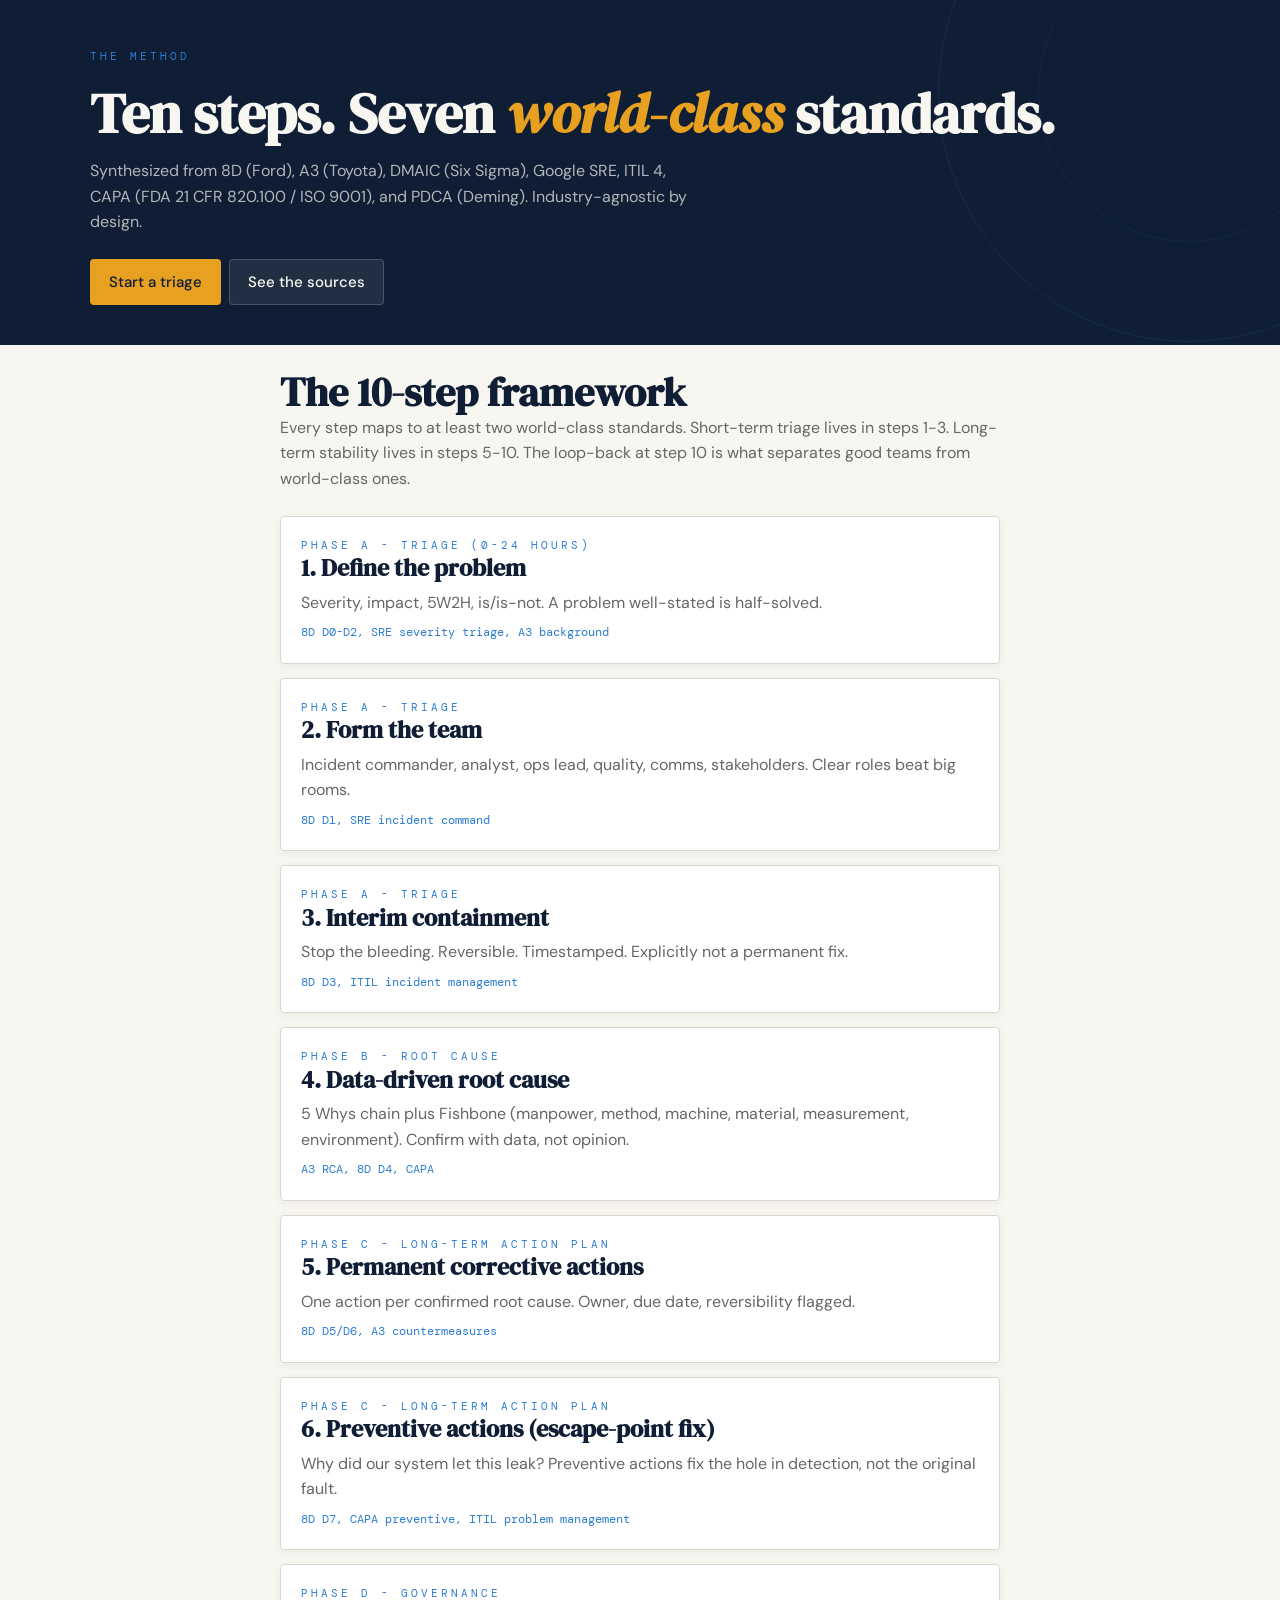
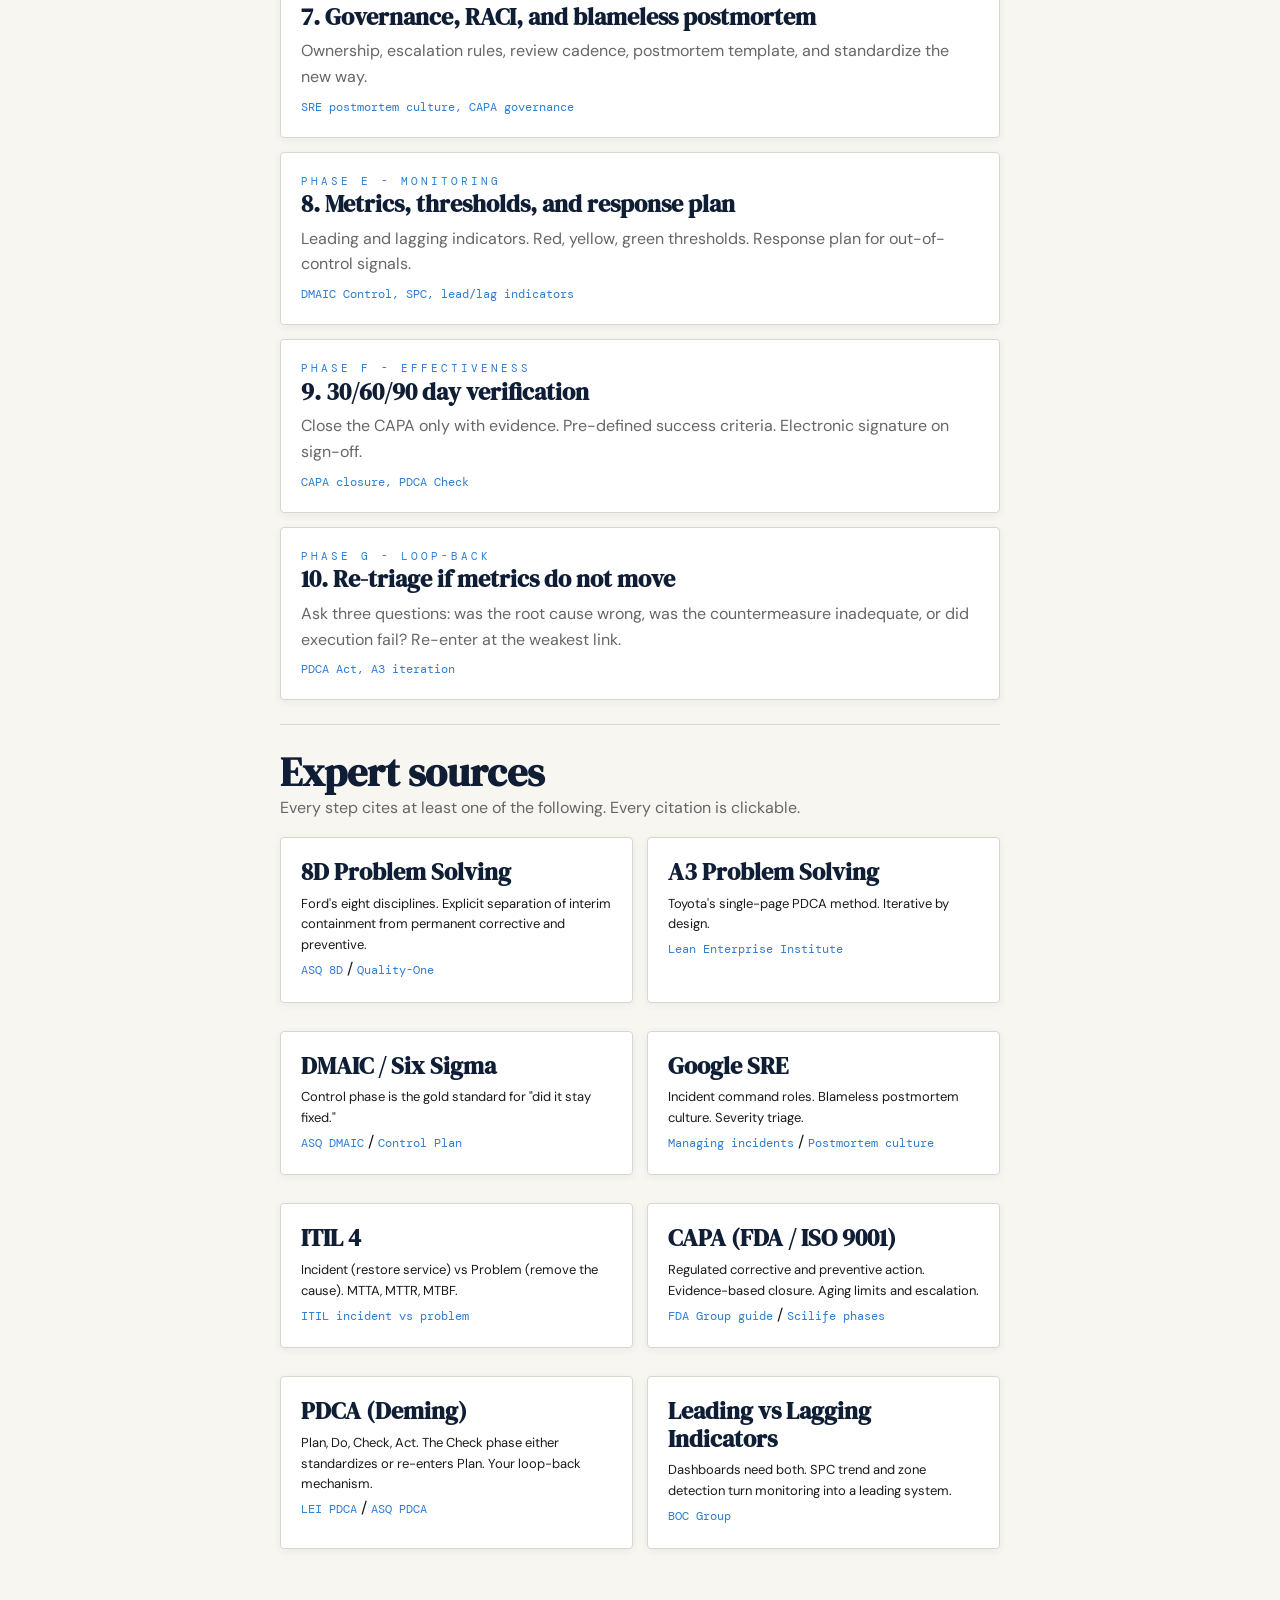
==== playbook.html @ 444e7267 "Initial commit of Triage Playbook by TriageOS Co-Authored-By: Claude Opus 4.7 (1M context) <noreply@" ====
<!DOCTYPE html>
<html lang="en">
<head>
  <meta charset="UTF-8" />
  <meta name="viewport" content="width=device-width, initial-scale=1, viewport-fit=cover" />
  <meta name="theme-color" content="#0f1e35" />
  <title>The Method - Triage Playbook</title>
  <link rel="manifest" href="/manifest.webmanifest" />
  <link href="https://fonts.googleapis.com/css2?family=DM+Serif+Display:ital@0;1&family=DM+Sans:wght@300;400;500;600&family=DM+Mono:wght@400;500&display=swap" rel="stylesheet" />
  <link rel="stylesheet" href="/assets/css/styles.css" />
  <script src="/assets/js/config.js"></script>
</head>
<body>
<section class="hero">
  <div class="hero-inner">
    <div class="label">The method</div>
    <h1>Ten steps. Seven <em>world-class</em> standards.</h1>
    <p class="subtitle">Synthesized from 8D (Ford), A3 (Toyota), DMAIC (Six Sigma), Google SRE, ITIL 4, CAPA (FDA 21 CFR 820.100 / ISO 9001), and PDCA (Deming). Industry-agnostic by design.</p>
    <div class="flex gap-1 flex-wrap" style="margin-top:20px">
      <a href="index.html" class="btn btn-gold">Start a triage</a>
      <a href="#sources" class="btn btn-ghost" style="background:rgba(248,246,241,0.08); color:var(--white); border-color:rgba(248,246,241,0.18)">See the sources</a>
    </div>
  </div>
</section>

<div class="container-narrow">
  <h2 id="framework">The 10-step framework</h2>
  <p class="text-muted mb-3">Every step maps to at least two world-class standards. Short-term triage lives in steps 1-3. Long-term stability lives in steps 5-10. The loop-back at step 10 is what separates good teams from world-class ones.</p>

  <div class="card">
    <div class="label">Phase A - Triage (0-24 hours)</div>
    <h3>1. Define the problem</h3>
    <p class="text-muted">Severity, impact, 5W2H, is/is-not. A problem well-stated is half-solved.</p>
    <p class="text-xs mono" style="color:var(--accent);margin-top:8px">8D D0-D2, SRE severity triage, A3 background</p>
  </div>
  <div class="card">
    <div class="label">Phase A - Triage</div>
    <h3>2. Form the team</h3>
    <p class="text-muted">Incident commander, analyst, ops lead, quality, comms, stakeholders. Clear roles beat big rooms.</p>
    <p class="text-xs mono" style="color:var(--accent);margin-top:8px">8D D1, SRE incident command</p>
  </div>
  <div class="card">
    <div class="label">Phase A - Triage</div>
    <h3>3. Interim containment</h3>
    <p class="text-muted">Stop the bleeding. Reversible. Timestamped. Explicitly not a permanent fix.</p>
    <p class="text-xs mono" style="color:var(--accent);margin-top:8px">8D D3, ITIL incident management</p>
  </div>
  <div class="card">
    <div class="label">Phase B - Root cause</div>
    <h3>4. Data-driven root cause</h3>
    <p class="text-muted">5 Whys chain plus Fishbone (manpower, method, machine, material, measurement, environment). Confirm with data, not opinion.</p>
    <p class="text-xs mono" style="color:var(--accent);margin-top:8px">A3 RCA, 8D D4, CAPA</p>
  </div>
  <div class="card">
    <div class="label">Phase C - Long-term action plan</div>
    <h3>5. Permanent corrective actions</h3>
    <p class="text-muted">One action per confirmed root cause. Owner, due date, reversibility flagged.</p>
    <p class="text-xs mono" style="color:var(--accent);margin-top:8px">8D D5/D6, A3 countermeasures</p>
  </div>
  <div class="card">
    <div class="label">Phase C - Long-term action plan</div>
    <h3>6. Preventive actions (escape-point fix)</h3>
    <p class="text-muted">Why did our system let this leak? Preventive actions fix the hole in detection, not the original fault.</p>
    <p class="text-xs mono" style="color:var(--accent);margin-top:8px">8D D7, CAPA preventive, ITIL problem management</p>
  </div>
  <div class="card">
    <div class="label">Phase D - Governance</div>
    <h3>7. Governance, RACI, and blameless postmortem</h3>
    <p class="text-muted">Ownership, escalation rules, review cadence, postmortem template, and standardize the new way.</p>
    <p class="text-xs mono" style="color:var(--accent);margin-top:8px">SRE postmortem culture, CAPA governance</p>
  </div>
  <div class="card">
    <div class="label">Phase E - Monitoring</div>
    <h3>8. Metrics, thresholds, and response plan</h3>
    <p class="text-muted">Leading and lagging indicators. Red, yellow, green thresholds. Response plan for out-of-control signals.</p>
    <p class="text-xs mono" style="color:var(--accent);margin-top:8px">DMAIC Control, SPC, lead/lag indicators</p>
  </div>
  <div class="card">
    <div class="label">Phase F - Effectiveness</div>
    <h3>9. 30/60/90 day verification</h3>
    <p class="text-muted">Close the CAPA only with evidence. Pre-defined success criteria. Electronic signature on sign-off.</p>
    <p class="text-xs mono" style="color:var(--accent);margin-top:8px">CAPA closure, PDCA Check</p>
  </div>
  <div class="card">
    <div class="label">Phase G - Loop-back</div>
    <h3>10. Re-triage if metrics do not move</h3>
    <p class="text-muted">Ask three questions: was the root cause wrong, was the countermeasure inadequate, or did execution fail? Re-enter at the weakest link.</p>
    <p class="text-xs mono" style="color:var(--accent);margin-top:8px">PDCA Act, A3 iteration</p>
  </div>

  <hr class="divider" />
  <h2 id="sources">Expert sources</h2>
  <p class="text-muted mb-2">Every step cites at least one of the following. Every citation is clickable.</p>
  <div class="card-grid">
    <div class="card"><h3>8D Problem Solving</h3><p class="text-sm">Ford's eight disciplines. Explicit separation of interim containment from permanent corrective and preventive.</p><a class="mono text-xs" target="_blank" rel="noopener" href="https://asq.org/quality-resources/eight-disciplines-8d">ASQ 8D</a> / <a class="mono text-xs" target="_blank" rel="noopener" href="https://quality-one.com/8d/">Quality-One</a></div>
    <div class="card"><h3>A3 Problem Solving</h3><p class="text-sm">Toyota's single-page PDCA method. Iterative by design.</p><a class="mono text-xs" target="_blank" rel="noopener" href="https://www.lean.org/lexicon-terms/a3-report/">Lean Enterprise Institute</a></div>
    <div class="card"><h3>DMAIC / Six Sigma</h3><p class="text-sm">Control phase is the gold standard for "did it stay fixed."</p><a class="mono text-xs" target="_blank" rel="noopener" href="https://asq.org/quality-resources/dmaic">ASQ DMAIC</a> / <a class="mono text-xs" target="_blank" rel="noopener" href="https://sixsigmadsi.com/what-is-a-six-sigma-control-plan/">Control Plan</a></div>
    <div class="card"><h3>Google SRE</h3><p class="text-sm">Incident command roles. Blameless postmortem culture. Severity triage.</p><a class="mono text-xs" target="_blank" rel="noopener" href="https://sre.google/sre-book/managing-incidents/">Managing incidents</a> / <a class="mono text-xs" target="_blank" rel="noopener" href="https://sre.google/workbook/postmortem-culture/">Postmortem culture</a></div>
    <div class="card"><h3>ITIL 4</h3><p class="text-sm">Incident (restore service) vs Problem (remove the cause). MTTA, MTTR, MTBF.</p><a class="mono text-xs" target="_blank" rel="noopener" href="https://www.itil.org.uk/blog/incident-management-vs-problem-management">ITIL incident vs problem</a></div>
    <div class="card"><h3>CAPA (FDA / ISO 9001)</h3><p class="text-sm">Regulated corrective and preventive action. Evidence-based closure. Aging limits and escalation.</p><a class="mono text-xs" target="_blank" rel="noopener" href="https://www.thefdagroup.com/blog/definitive-guide-to-capa">FDA Group guide</a> / <a class="mono text-xs" target="_blank" rel="noopener" href="https://www.scilife.io/blog/corrective-and-preventive-actions-phases">Scilife phases</a></div>
    <div class="card"><h3>PDCA (Deming)</h3><p class="text-sm">Plan, Do, Check, Act. The Check phase either standardizes or re-enters Plan. Your loop-back mechanism.</p><a class="mono text-xs" target="_blank" rel="noopener" href="https://www.lean.org/lexicon-terms/pdca/">LEI PDCA</a> / <a class="mono text-xs" target="_blank" rel="noopener" href="https://asq.org/quality-resources/pdca-cycle">ASQ PDCA</a></div>
    <div class="card"><h3>Leading vs Lagging Indicators</h3><p class="text-sm">Dashboards need both. SPC trend and zone detection turn monitoring into a leading system.</p><a class="mono text-xs" target="_blank" rel="noopener" href="https://www.boc-group.com/en/blog/bpm/leading-and-lagging-indicators-in-process-performance/">BOC Group</a></div>
  </div>
</div>

<script type="module">
import { renderTopNav } from '/assets/js/core.js';
renderTopNav();
</script>
</body>
</html>
---- assets/css/styles.css ----
:root {
  --navy: #0f1e35;
  --navy-2: #1a2c4a;
  --blue: #1a4a7a;
  --accent: #2d7dd2;
  --gold: #e8a020;
  --green: #1a7a4a;
  --green-light: #d0f0e0;
  --red: #c0392b;
  --red-light: #fde8e6;
  --yellow: #d9a41d;
  --yellow-light: #fbefc9;
  --white: #f8f6f1;
  --off: #eceae4;
  --border: #d9d6cd;
  --text: #1a1a1a;
  --muted: #666;
  --muted-2: #8a8a8a;
  --radius: 4px;
  --shadow: 0 2px 8px rgba(15,30,53,0.06);
  --shadow-lg: 0 8px 32px rgba(15,30,53,0.12);
}

* { margin: 0; padding: 0; box-sizing: border-box; }
html { scroll-behavior: smooth; }
body {
  font-family: 'DM Sans', -apple-system, BlinkMacSystemFont, 'Segoe UI', sans-serif;
  background: var(--white);
  color: var(--text);
  line-height: 1.6;
  min-height: 100vh;
  padding-bottom: env(safe-area-inset-bottom);
}

a { color: var(--accent); text-decoration: none; }
a:hover { text-decoration: underline; }

/* Typography */
h1, h2, h3, h4 { font-family: 'DM Serif Display', Georgia, serif; color: var(--navy); line-height: 1.15; }
h1 { font-size: clamp(32px, 6vw, 56px); }
h2 { font-size: clamp(24px, 4vw, 40px); }
h3 { font-size: clamp(18px, 3vw, 24px); }
.mono { font-family: 'DM Mono', 'SF Mono', Menlo, monospace; }
.label {
  font-family: 'DM Mono', monospace;
  font-size: 11px;
  letter-spacing: 3px;
  text-transform: uppercase;
  color: var(--accent);
}

/* Top nav */
.topnav {
  position: sticky; top: 0; z-index: 20;
  background: rgba(248,246,241,0.95);
  backdrop-filter: saturate(1.2) blur(10px);
  -webkit-backdrop-filter: saturate(1.2) blur(10px);
  border-bottom: 1px solid var(--border);
  padding: 12px 20px;
  display: flex; align-items: center; justify-content: space-between;
}
.topnav-brand { display: flex; align-items: center; gap: 10px; font-family: 'DM Serif Display', serif; font-size: 18px; color: var(--navy); }
.topnav-brand .dot { width: 10px; height: 10px; border-radius: 50%; background: var(--gold); box-shadow: 0 0 0 3px rgba(232,160,32,0.25); }
.topnav-actions { display: flex; align-items: center; gap: 8px; }
.topnav-email { font-size: 12px; color: var(--muted); display: none; }
@media (min-width: 700px) { .topnav-email { display: inline; } }

/* Layout */
.container { max-width: 1100px; margin: 0 auto; padding: 24px 20px 120px; }
.container-narrow { max-width: 760px; margin: 0 auto; padding: 24px 20px 120px; }
.hero { padding: 48px 20px 40px; background: var(--navy); color: var(--white); text-align: left; position: relative; overflow: hidden; }
.hero::before, .hero::after { content: ''; position: absolute; border: 1px solid rgba(45,125,210,0.15); border-radius: 50%; pointer-events: none; }
.hero::before { top: -160px; right: -160px; width: 500px; height: 500px; }
.hero::after { top: -60px; right: -60px; width: 300px; height: 300px; border-color: rgba(45,125,210,0.1); }
.hero-inner { max-width: 1100px; margin: 0 auto; position: relative; }
.hero h1 { color: var(--white); margin: 16px 0 12px; }
.hero h1 em { font-style: italic; color: var(--gold); }
.hero .subtitle { color: rgba(248,246,241,0.7); max-width: 620px; font-size: 16px; margin-bottom: 24px; }
.hero .label { color: var(--accent); }

/* Cards */
.card {
  background: #fff;
  border: 1px solid var(--border);
  border-radius: var(--radius);
  padding: 20px;
  margin-bottom: 14px;
  box-shadow: var(--shadow);
}
.card h3 { margin-bottom: 8px; }
.card .meta { font-size: 12px; color: var(--muted); margin-bottom: 8px; }
.card-grid { display: grid; grid-template-columns: 1fr; gap: 14px; }
@media (min-width: 720px) { .card-grid { grid-template-columns: repeat(2, 1fr); } }

/* Forms */
.field { display: flex; flex-direction: column; gap: 6px; margin-bottom: 16px; }
.field label { font-family: 'DM Mono', monospace; font-size: 11px; letter-spacing: 2px; text-transform: uppercase; color: var(--navy); }
.field .hint { font-size: 12px; color: var(--muted); }
.input, .textarea, .select {
  width: 100%;
  font: inherit;
  font-size: 16px;
  color: var(--text);
  background: #fff;
  border: 1px solid var(--border);
  border-radius: var(--radius);
  padding: 12px 14px;
  min-height: 44px;
  transition: border-color 0.15s, box-shadow 0.15s;
}
.textarea { min-height: 96px; resize: vertical; font-family: inherit; }
.input:focus, .textarea:focus, .select:focus { outline: none; border-color: var(--accent); box-shadow: 0 0 0 3px rgba(45,125,210,0.18); }

/* Buttons */
.btn {
  display: inline-flex; align-items: center; justify-content: center; gap: 8px;
  min-height: 44px; padding: 10px 18px;
  font: inherit; font-weight: 500; font-size: 15px;
  border: 1px solid transparent; border-radius: var(--radius);
  cursor: pointer; text-decoration: none;
  transition: transform 0.06s, background 0.15s, box-shadow 0.15s;
}
.btn:active { transform: translateY(1px); }
.btn-primary { background: var(--navy); color: var(--white); }
.btn-primary:hover { background: var(--blue); text-decoration: none; }
.btn-accent { background: var(--accent); color: #fff; }
.btn-accent:hover { background: #2368b5; text-decoration: none; }
.btn-gold { background: var(--gold); color: var(--navy); }
.btn-gold:hover { background: #cf8c12; text-decoration: none; }
.btn-ghost { background: transparent; color: var(--navy); border-color: var(--border); }
.btn-ghost:hover { background: var(--off); text-decoration: none; }
.btn-danger { background: #fff; color: var(--red); border-color: var(--red); }
.btn-danger:hover { background: var(--red-light); text-decoration: none; }
.btn-sm { min-height: 36px; padding: 6px 12px; font-size: 13px; }
.btn[disabled] { opacity: 0.5; cursor: not-allowed; }

/* Progress bar */
.progress-wrap { position: sticky; top: 50px; z-index: 15; background: rgba(248,246,241,0.95); backdrop-filter: blur(8px); padding: 10px 20px; border-bottom: 1px solid var(--border); }
.progress-meta { display: flex; justify-content: space-between; font-family: 'DM Mono', monospace; font-size: 11px; letter-spacing: 2px; color: var(--muted); margin-bottom: 6px; text-transform: uppercase; }
.progress-bar { height: 4px; background: var(--off); border-radius: 2px; overflow: hidden; }
.progress-fill { height: 100%; background: linear-gradient(90deg, var(--accent), var(--gold)); transition: width 0.3s ease; }

/* Step header */
.step-header { margin: 18px 0 20px; }
.step-header .eyebrow { font-family: 'DM Mono', monospace; font-size: 11px; letter-spacing: 3px; color: var(--accent); text-transform: uppercase; margin-bottom: 6px; }
.step-header h1 { font-size: clamp(28px, 4.5vw, 40px); margin-bottom: 8px; }
.step-header p { color: var(--muted); max-width: 640px; }

/* Drawer: why this matters */
details.why {
  border: 1px solid var(--border);
  border-radius: var(--radius);
  padding: 0;
  margin: 8px 0 18px;
  background: #fff;
}
details.why[open] { box-shadow: var(--shadow); }
details.why summary {
  cursor: pointer;
  padding: 12px 16px;
  font-family: 'DM Mono', monospace;
  font-size: 12px;
  letter-spacing: 2px;
  text-transform: uppercase;
  color: var(--accent);
  list-style: none;
}
details.why summary::-webkit-details-marker { display: none; }
details.why summary::after { content: '+'; float: right; color: var(--muted); font-size: 18px; line-height: 0.8; }
details.why[open] summary::after { content: '−'; }
details.why .why-body { padding: 0 16px 16px; color: var(--muted); font-size: 14px; line-height: 1.7; }
details.why .why-body a { display: inline-block; margin-top: 8px; font-family: 'DM Mono', monospace; font-size: 11px; letter-spacing: 2px; text-transform: uppercase; }

/* Badges and status */
.badge {
  display: inline-flex; align-items: center; gap: 6px;
  font-family: 'DM Mono', monospace; font-size: 10px; letter-spacing: 2px;
  text-transform: uppercase; padding: 3px 8px; border-radius: 999px;
  border: 1px solid transparent;
}
.badge-green { background: var(--green-light); color: var(--green); border-color: var(--green); }
.badge-yellow { background: var(--yellow-light); color: #8a6510; border-color: var(--yellow); }
.badge-red { background: var(--red-light); color: var(--red); border-color: var(--red); }
.badge-blue { background: rgba(45,125,210,0.1); color: var(--accent); border-color: var(--accent); }
.badge-gold { background: rgba(232,160,32,0.12); color: #8a6510; border-color: var(--gold); }
.badge-gray { background: var(--off); color: var(--muted); border-color: var(--border); }

.status-dot { width: 8px; height: 8px; border-radius: 50%; display: inline-block; }
.status-dot.green { background: var(--green); }
.status-dot.yellow { background: var(--yellow); }
.status-dot.red { background: var(--red); }

/* List rows */
.row {
  display: flex; align-items: flex-start; gap: 12px;
  padding: 14px; border: 1px solid var(--border); border-radius: var(--radius);
  background: #fff; margin-bottom: 10px;
}
.row-body { flex: 1; min-width: 0; }
.row-title { font-weight: 500; color: var(--navy); margin-bottom: 4px; word-wrap: break-word; }
.row-meta { font-size: 12px; color: var(--muted); }

/* Two-column above tablet */
.two-col { display: grid; grid-template-columns: 1fr; gap: 16px; }
@media (min-width: 760px) { .two-col { grid-template-columns: 1fr 1fr; } }

/* Sticky bottom wizard nav (mobile thumb zone) */
.wizard-nav {
  position: fixed; left: 0; right: 0; bottom: 0; z-index: 30;
  background: rgba(248,246,241,0.97);
  backdrop-filter: blur(10px); -webkit-backdrop-filter: blur(10px);
  border-top: 1px solid var(--border);
  padding: 10px 14px calc(10px + env(safe-area-inset-bottom));
  display: grid; grid-template-columns: auto 1fr auto; gap: 8px; align-items: center;
}
.wizard-nav .center { text-align: center; font-family: 'DM Mono', monospace; font-size: 11px; color: var(--muted); letter-spacing: 2px; text-transform: uppercase; }

/* Toasts */
.toast-wrap { position: fixed; bottom: 80px; left: 50%; transform: translateX(-50%); z-index: 100; display: flex; flex-direction: column; gap: 8px; pointer-events: none; }
.toast { background: var(--navy); color: var(--white); padding: 10px 16px; border-radius: var(--radius); box-shadow: var(--shadow-lg); font-size: 14px; pointer-events: auto; min-width: 220px; max-width: 90vw; animation: toastIn 0.2s ease; }
.toast.err { background: var(--red); }
.toast.ok { background: var(--green); }
@keyframes toastIn { from { transform: translateY(20px); opacity: 0; } to { transform: translateY(0); opacity: 1; } }

/* Utility */
.mt-0 { margin-top: 0; } .mt-1 { margin-top: 8px; } .mt-2 { margin-top: 16px; } .mt-3 { margin-top: 24px; } .mt-4 { margin-top: 32px; }
.mb-0 { margin-bottom: 0; } .mb-1 { margin-bottom: 8px; } .mb-2 { margin-bottom: 16px; } .mb-3 { margin-bottom: 24px; } .mb-4 { margin-bottom: 32px; }
.flex { display: flex; } .flex-wrap { flex-wrap: wrap; } .gap-1 { gap: 8px; } .gap-2 { gap: 16px; }
.text-muted { color: var(--muted); }
.text-sm { font-size: 13px; }
.text-xs { font-size: 12px; }
.text-center { text-align: center; }
.hidden { display: none !important; }
.divider { border: none; height: 1px; background: var(--border); margin: 24px 0; }

/* Auth screen */
.auth-card { max-width: 420px; margin: 60px auto; padding: 32px; background: #fff; border: 1px solid var(--border); border-radius: var(--radius); box-shadow: var(--shadow-lg); }
.auth-card h1 { font-size: 28px; margin-bottom: 8px; }
.auth-card p { color: var(--muted); margin-bottom: 20px; }

/* Skeleton loader */
.skeleton { background: linear-gradient(90deg, var(--off) 25%, #f4f2ec 50%, var(--off) 75%); background-size: 200% 100%; animation: shimmer 1.4s infinite; border-radius: var(--radius); }
@keyframes shimmer { 0% { background-position: 200% 0; } 100% { background-position: -200% 0; } }

/* Print */
@media print {
  .topnav, .wizard-nav, .toast-wrap, .progress-wrap, .no-print { display: none !important; }
  body { background: #fff; color: #000; }
  .container { padding: 0; max-width: none; }
  .card { border-color: #bbb; box-shadow: none; break-inside: avoid; }
}

/* PWA install banner */
.install-banner { position: fixed; left: 12px; right: 12px; bottom: 88px; z-index: 40; background: var(--navy); color: var(--white); padding: 12px 16px; border-radius: var(--radius); box-shadow: var(--shadow-lg); display: none; align-items: center; gap: 12px; }
.install-banner.show { display: flex; }
.install-banner .msg { flex: 1; font-size: 14px; }
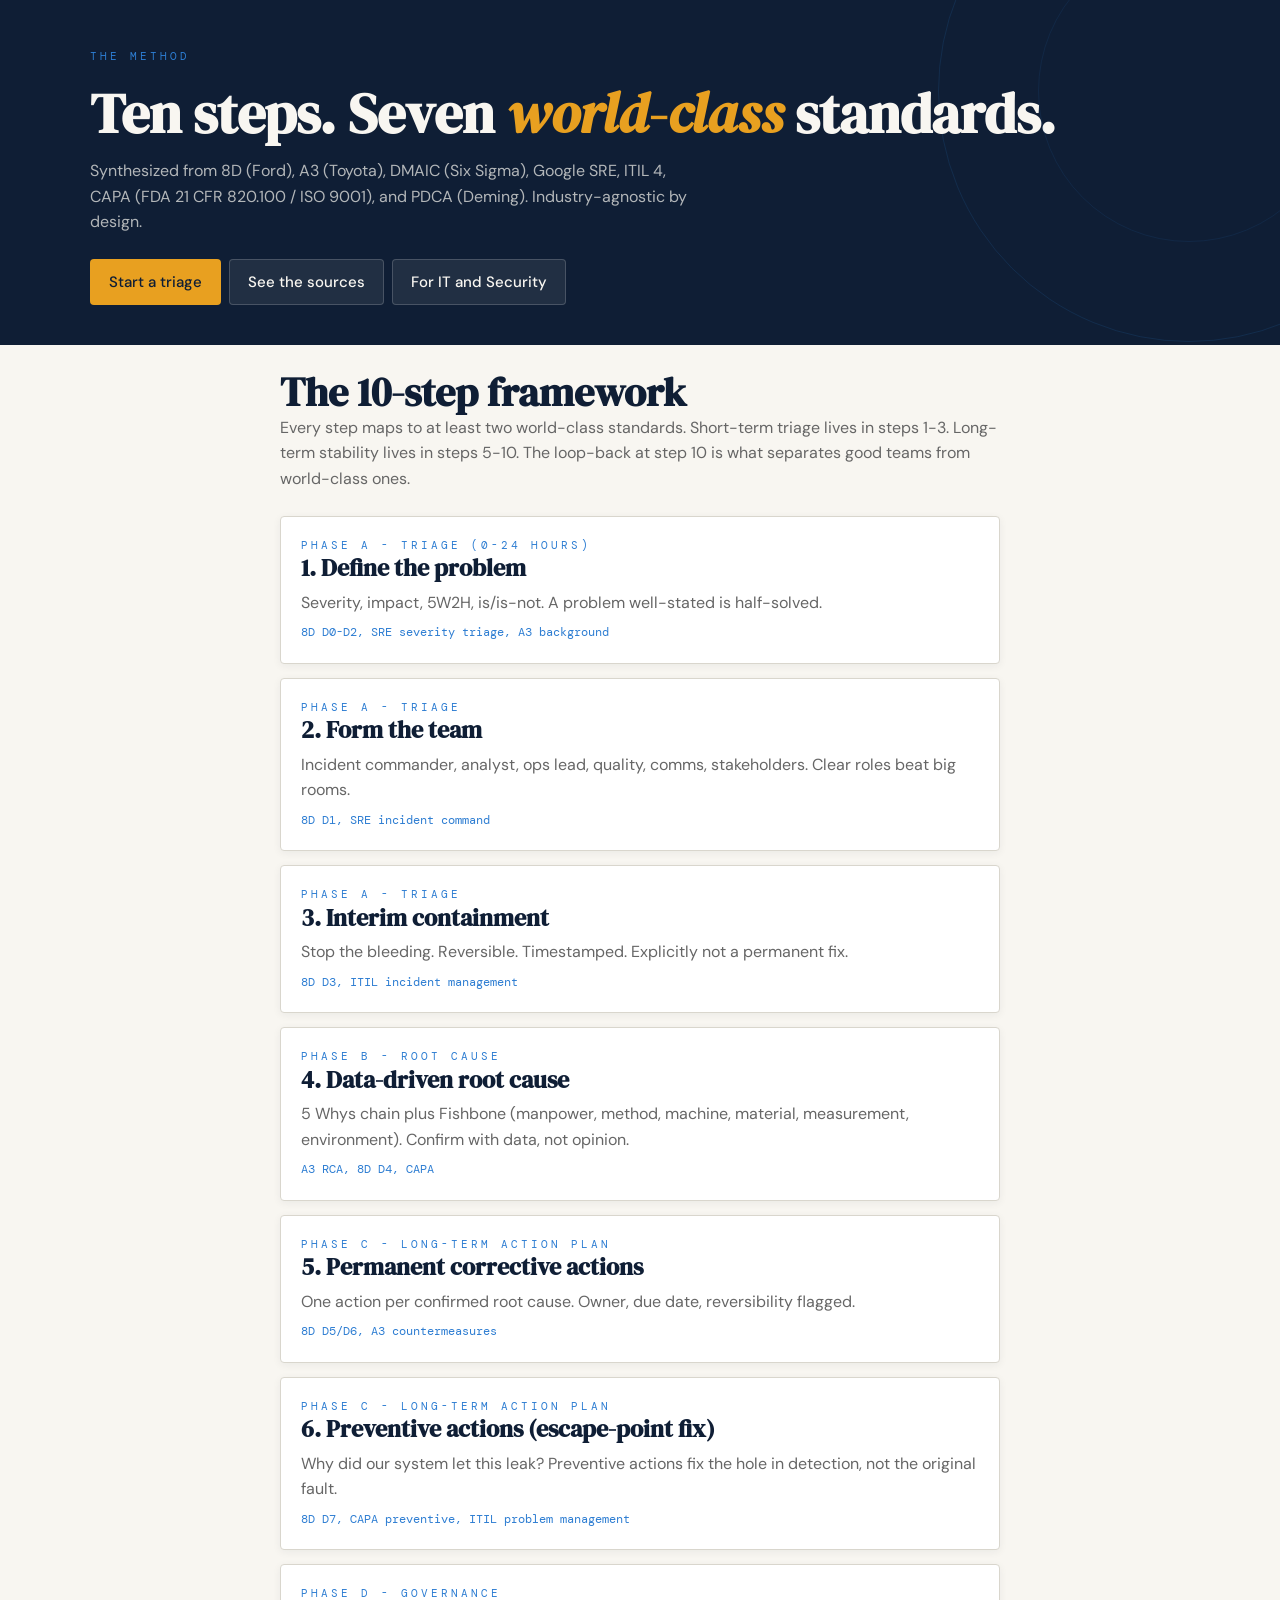
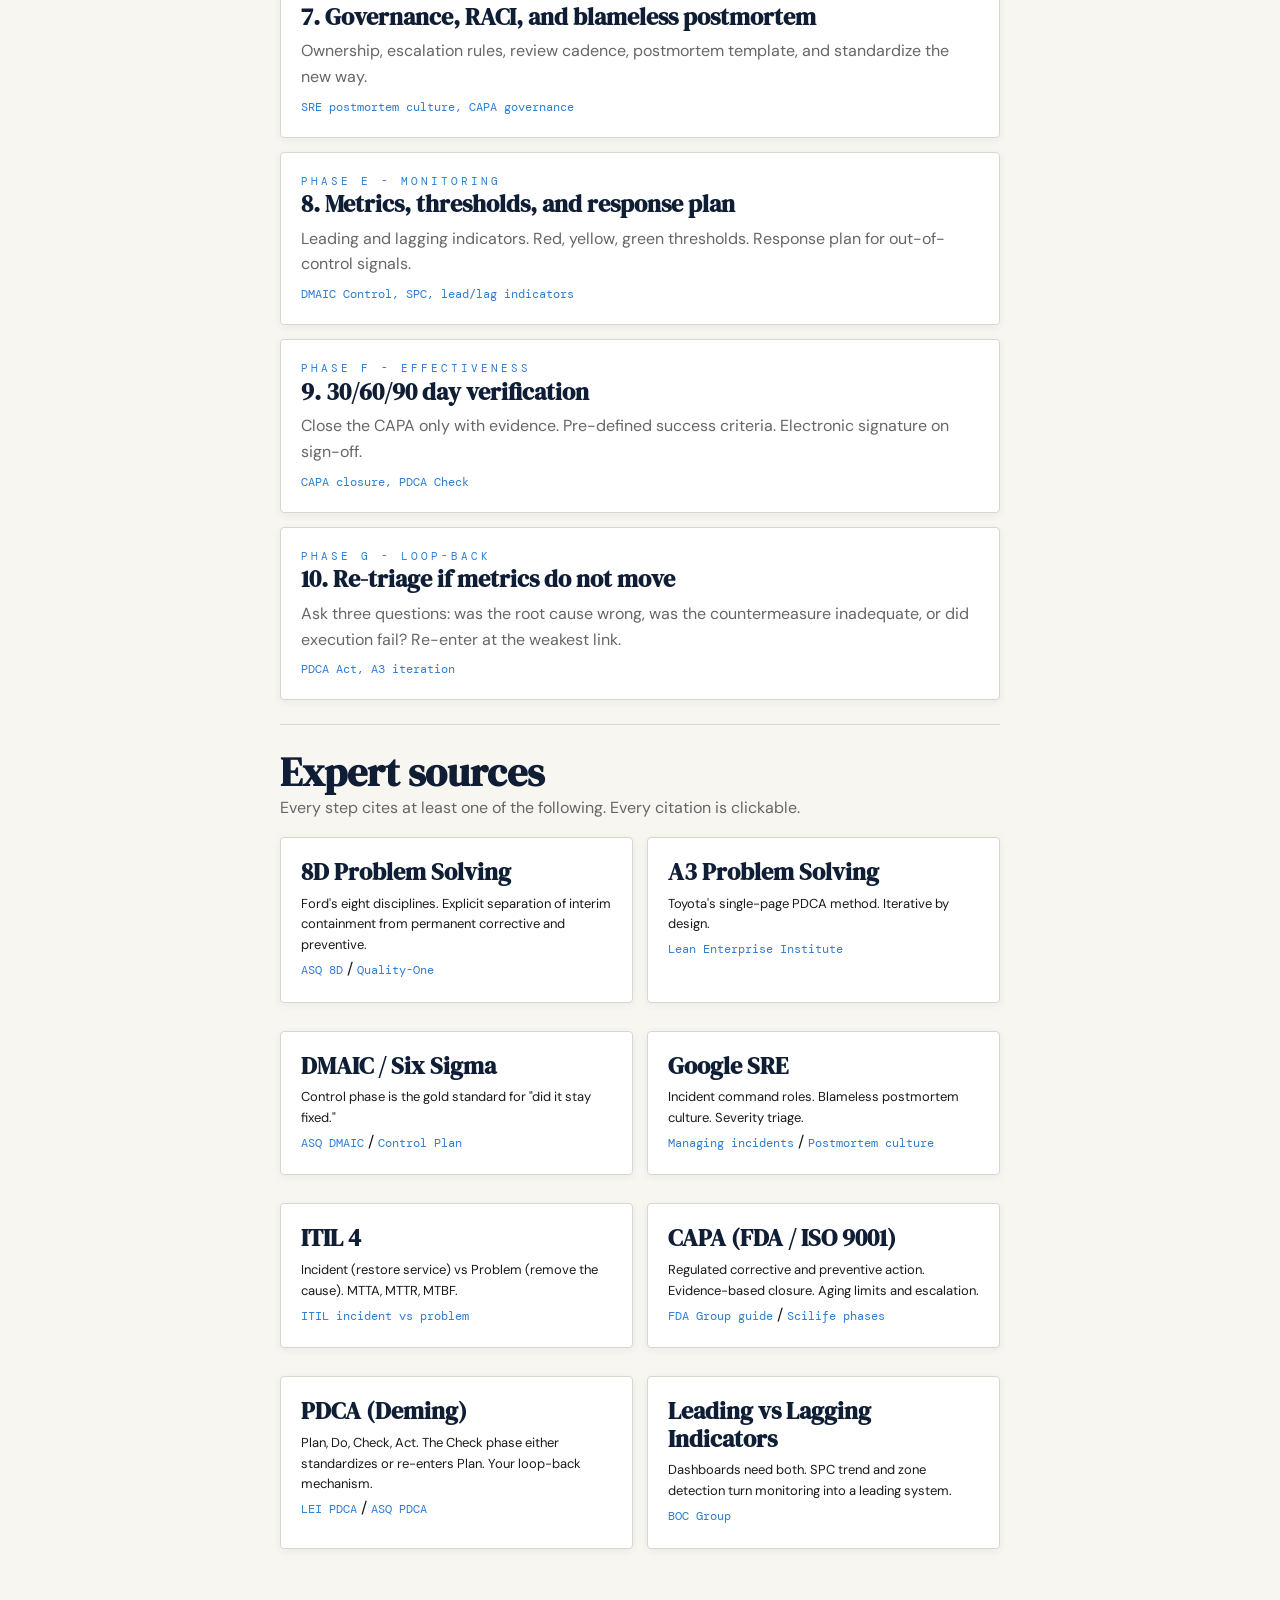
==== commit f1372936: "Add For IT and Security link to hero on index and playbook pages" ====
--- a/playbook.html
+++ b/playbook.html
@@ -19,6 +19,7 @@
     <div class="flex gap-1 flex-wrap" style="margin-top:20px">
       <a href="index.html" class="btn btn-gold">Start a triage</a>
       <a href="#sources" class="btn btn-ghost" style="background:rgba(248,246,241,0.08); color:var(--white); border-color:rgba(248,246,241,0.18)">See the sources</a>
+      <a href="security.html" class="btn btn-ghost" style="background:rgba(248,246,241,0.08); color:var(--white); border-color:rgba(248,246,241,0.18)">For IT and Security</a>
     </div>
   </div>
 </section>
